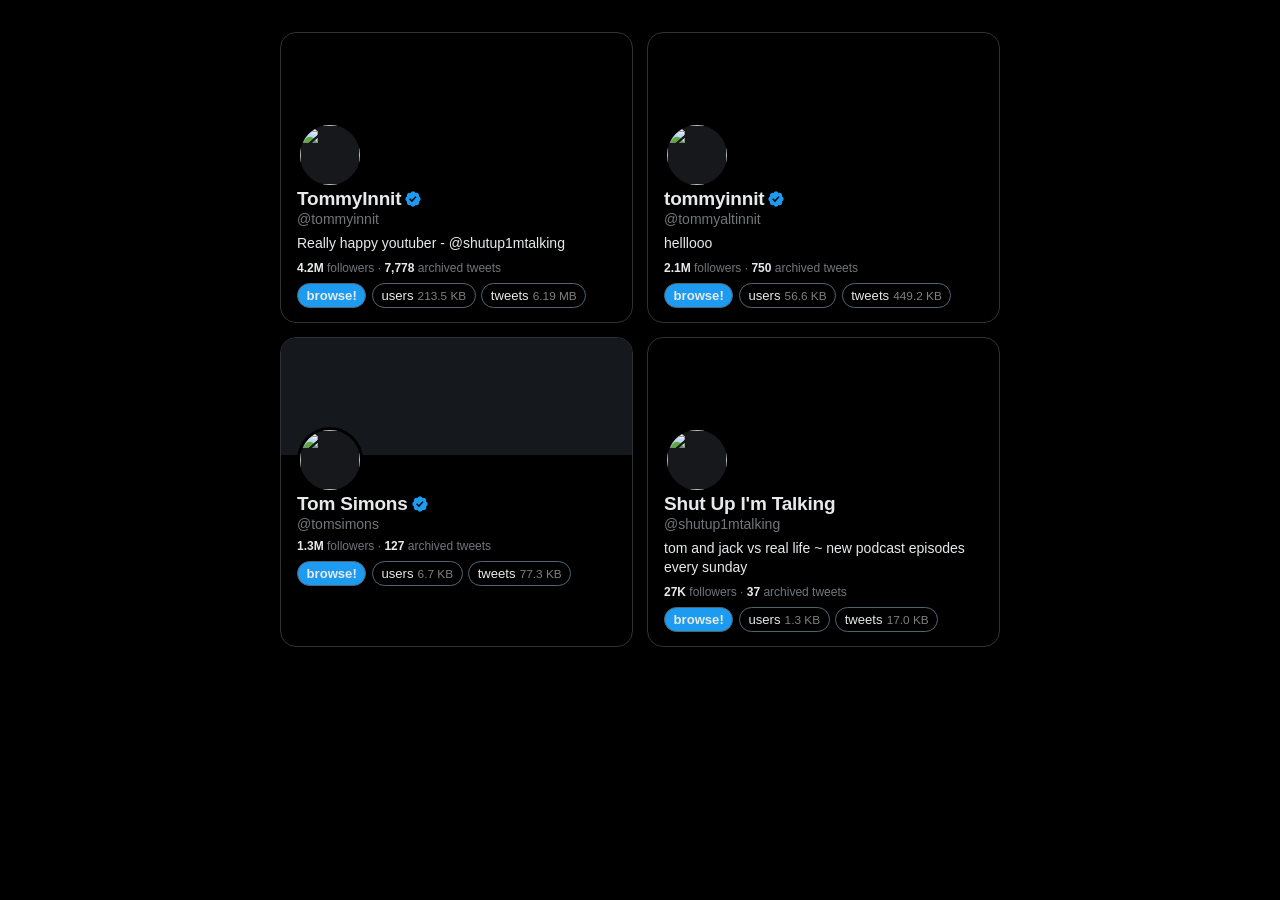
==== misc/twitter/british/index.html @ ca55ff4c "+tommyinnit archive, NO MEDIA YET" ====
<!DOCTYPE html>
<html lang="en">
<head>
    <title>tommyinnit archive</title>
    <link rel="icon" type="image/png" href="https://abs.twimg.com/favicons/twitter.ico">

    <meta charset="utf-8">
    <meta name="viewport" content="width=device-width, initial-scale=1">
    <meta name="googlebot" content="index,follow">
    <meta name="google" content="notranslate">
    <meta name="referrer" content="no-referrer">

    <style>
        @font-face {font-family: "Chirp"; src: url("../../assets/fonts/chirp.woff2");      font-weight: 400}
        @font-face {font-family: "Chirp"; src: url("../../assets/fonts/chirpbold.woff2");  font-weight: 700}
        @font-face {font-family: "Chirp"; src: url("../../assets/fonts/chirpheavy.woff2"); font-weight: 900}

        :root {
            --bg: #000;
            --surface: #16181c;
            --border: #2f3336;
            --text: #e7e9ea;
            --muted: #71767b;
            --accent: #1d9bf0;
        }
        html, body {scrollbar-width: none}
        html::-webkit-scrollbar, body::-webkit-scrollbar {display: none}
        body {
            background: var(--bg); color: var(--text);
            font-family: "Chirp", -apple-system, "Segoe UI", "Helvetica Neue", sans-serif;
            margin: 0; padding: 32px 24px;
            min-height: 100vh; box-sizing: border-box;
            text-rendering: optimizeLegibility;
        }
        h1, h2, h3, p {margin: 0}
        a {color: var(--text); text-decoration: none}
        img.emoji {height: 1.05em; width: 1.05em; margin: 0 0.05em; vertical-align: -0.18em}

        /*//////////////////////////////////////////////////////////////////////*/

        .wrap {max-width: 720px; margin: 0 auto}
        h1 {font-size: 1.4em; margin-bottom: 0.2em; letter-spacing: -0.2px}
        .blurb {color: var(--muted); font-size: 14px; margin-bottom: 1.4em; line-height: 1.45}

        .grid {
            display: grid;
            grid-template-columns: repeat(2, 1fr);
            gap: 14px;
        }
        @media (max-width: 620px) {
            .grid {grid-template-columns: 1fr}
            .wrap {max-width: 420px}
        }

        /*//////////////////////////////////////////////////////////////////////*/

        .card {
            background: var(--bg);
            border: 1px solid var(--border);
            border-radius: 16px; overflow: hidden;
            display: flex; flex-direction: column;
        }
        .banner {display: block; width: 100%; aspect-ratio: 3 / 1; object-fit: cover; background: #15181c}
        .bannerLink {display: block}
        .info {padding: 0 16px 14px; position: relative}
        .avatarwrap {
            position: absolute; top: -28px; left: 16px;
            width: 60px; height: 60px; border-radius: 50%;
            border: 3px solid var(--bg); background: var(--surface);
            overflow: hidden;
        }
        .avatarwrap img {width: 100%; height: 100%; object-fit: cover; display: block}
        .namewrap {padding-top: 38px}
        .name {
            font-weight: 800; font-size: 19px;
            letter-spacing: -0.2px; line-height: 1.2;
            display: inline-flex; align-items: center; gap: 3px;
        }
        .name a:hover {text-decoration: underline}
        .check {width: 18px; height: 18px}
        .handle {color: var(--muted); font-size: 14px}
        .desc {
            margin: 0.5em 0 0; font-size: 14px; line-height: 1.4;
            display: -webkit-box; -webkit-line-clamp: 2; line-clamp: 2;
            -webkit-box-orient: vertical; overflow: hidden;
        }
        .stats {margin: 0.6em 0 0.7em; font-size: 12px; color: var(--muted)}
        .stats b {color: var(--text); font-weight: 700}

        .files {margin: 0; display: flex; flex-wrap: wrap; gap: 0.35em}
        .files a {
            display: inline-block;
            padding: 0.3em 0.65em; border-radius: 999px;
            border: 1px solid #536471;
            color: var(--text); font-size: 0.82em;
        }
        .files a:hover {background: rgba(239, 243, 244, 0.1)}
        .files a.primary {background: #1d9bf0; color: var(--text); font-weight: 600}
        .files a.primary:hover {background: #177cc0}
        .files a small {opacity: 0.55; margin-left: 0.35em; font-size: 0.9em}

        .status {color: var(--muted); font-size: 14px}
    </style>
</head>
<body>

    <div class="wrap">

        <div class="grid"></div>
        <div class="status">loading...</div>

    </div>

<script src="https://unpkg.com/twemoji@14.0.2/dist/twemoji.min.js" crossorigin="anonymous"></script>
<script>
"use strict";

const check = '<svg class="check" viewBox="0 0 22 22"><path fill="#1d9bf0" d="M20.4 11a4 4 0 0 0-2-3 4 4 0 0 0-.8-3.6 4 4 0 0 0-3.5-.8 4 4 0 0 0-3.1-2 4 4 0 0 0-3 2 4 4 0 0 0-3.6.8 4 4 0 0 0-.8 3.5 4 4 0 0 0-2 3.1 4 4 0 0 0 2 3 4 4 0 0 0 .8 3.6 4 4 0 0 0 3.5.8 4 4 0 0 0 3.1 2 4 4 0 0 0 3-2 3.3 3.3 0 0 0 4.4-4.3 4 4 0 0 0 2-3.1M9.7 14.9l-3.5-3.5 1.3-1.3 2.1 2L14 7.5l1.3 1.2z"/></svg>';

function esc(s) {
    return String(s == null ? "" : s).replace(/[&<>"']/g, c =>
        ({"&":"&amp;","<":"&lt;",">":"&gt;",'"':"&quot;","'":"&#39;"})[c]);
}
function shortnum(n) {
    n = +n || 0;
    if (n < 1000) return String(n);
    if (n < 1e6) return (n/1000).toFixed(n < 1e4 ? 1 : 0).replace(".0","") + "K";
    return (n/1e6).toFixed(1).replace(".0","") + "M";
}

function card(p) {
    const link = "view.html?profile=" + encodeURIComponent(p.folder);
    const banner = p.banner
        ? '<img class="banner" src="' + esc(p.banner) + '" loading="lazy" referrerpolicy="no-referrer" onerror="this.style.visibility=\'hidden\'">'
        : '<div class="banner"></div>';
    const avatar = p.avatar
        ? '<img src="' + esc(p.avatar) + '" loading="lazy" referrerpolicy="no-referrer">'
        : "";
    const desc = p.bio ? '<p class="desc">' + esc(p.bio) + '</p>' : "";
    return '' +
        '<section class="card">' +
        '<a class="bannerLink" href="' + link + '">' + banner + '</a>' +
        '<div class="info">' +
        '<div class="avatarwrap">' + avatar + '</div>' +
        '<div class="namewrap">' +
        '<h2 class="name"><a href="' + link + '">' + esc(p.name) + '</a>' + (p.verified ? check : "") + '</h2>' +
        '<div class="handle">@' + esc(p.handle) + '</div>' +
        '</div>' +
        desc +
        '<p class="stats"><b>' + shortnum(p.followers) + '</b> followers &middot; <b>' +
            (p.archived_tweets || 0).toLocaleString("en-US") + '</b> archived tweets</p>' +
        '<p class="files">' +
        '<a class="primary" href="' + link + '">browse!</a>' +
        '<a href="' + encodeURIComponent(p.folder) + '/users.json" download>users<small>' + esc(p.users_size || "") + '</small></a>' +
        '<a href="' + encodeURIComponent(p.folder) + '/tweets.json" download>tweets<small>' + esc(p.tweets_size || "") + '</small></a>' +
        '</p>' +
        '</div>' +
        '</section>';
}

(async () => {
    const grid = document.querySelector(".grid");
    const status = document.querySelector(".status");
    try {
        const r = await fetch("profiles.json");
        if (!r.ok) throw new Error("profiles.json HTTP " + r.status);
        const data = await r.json();
        const list = data.profiles || [];
        grid.innerHTML = list.map(card).join("");
        status.remove();
        if (window.twemoji) twemoji.parse(grid, {
            base: "https://cdn.jsdelivr.net/gh/twitter/twemoji@14.0.2/assets/",
            folder: "svg", ext: ".svg",
        });
    } catch (e) {
        status.className = "status";
        status.textContent = "failed to load: " + e.message;
    }
})();
</script>

</body>
</html>
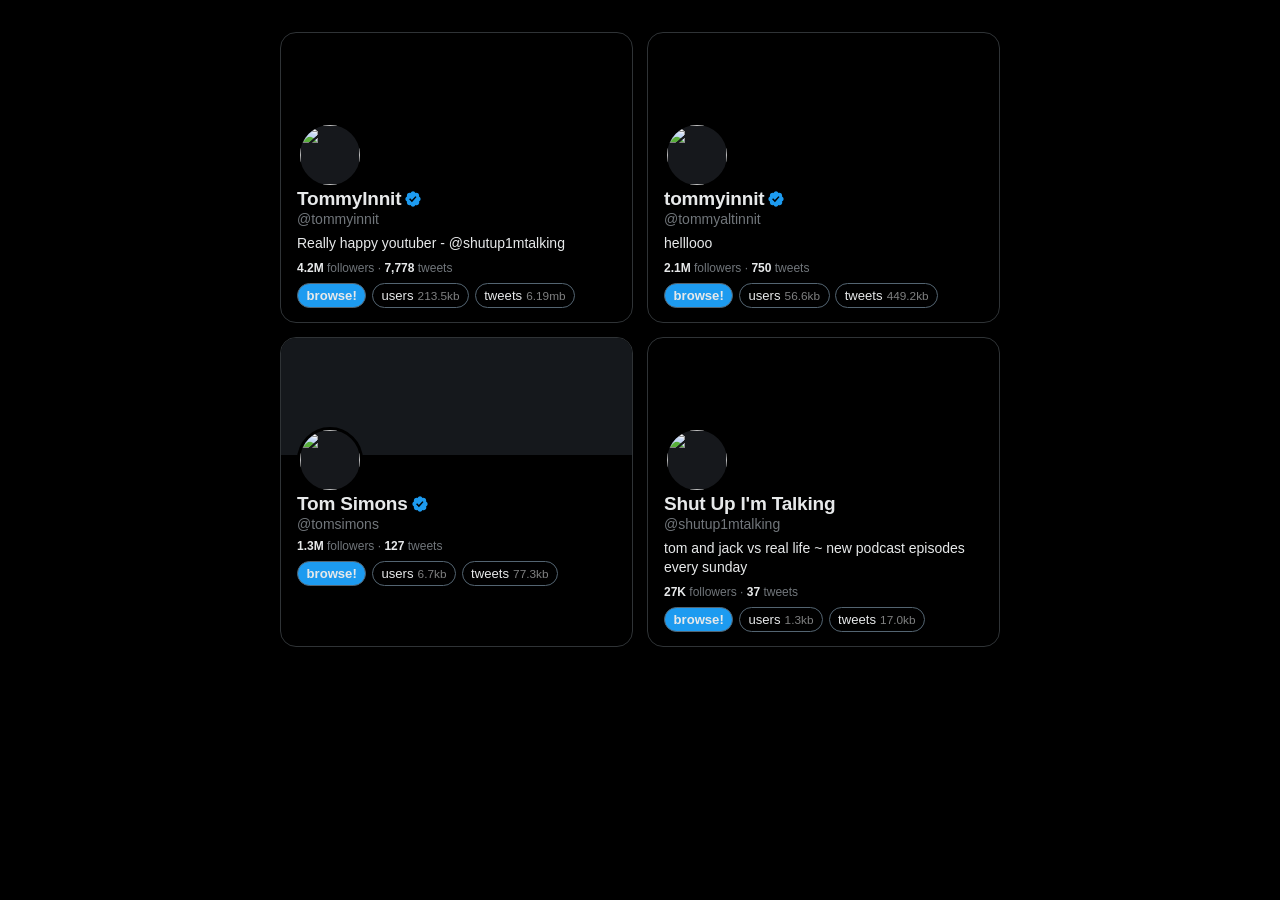
==== commit cbdcd32f: "make it static" ====
--- a/misc/twitter/british/index.html
+++ b/misc/twitter/british/index.html
@@ -61,7 +61,7 @@
             display: flex; flex-direction: column;
         }
         .banner {display: block; width: 100%; aspect-ratio: 3 / 1; object-fit: cover; background: #15181c}
-        .bannerLink {display: block}
+        .bannerlink {display: block}
         .info {padding: 0 16px 14px; position: relative}
         .avatarwrap {
             position: absolute; top: -28px; left: 16px;
@@ -98,86 +98,83 @@
         .files a.primary {background: #1d9bf0; color: var(--text); font-weight: 600}
         .files a.primary:hover {background: #177cc0}
         .files a small {opacity: 0.55; margin-left: 0.35em; font-size: 0.9em}
-
-        .status {color: var(--muted); font-size: 14px}
     </style>
 </head>
 <body>
 
     <div class="wrap">
 
-        <div class="grid"></div>
-        <div class="status">loading...</div>
+        <div class="grid">
+      <section class="card">
+        <a class="bannerlink" href="view?profile=tommyinnit"><img class="banner" src="https://github.com/sogful/archive/releases/download/media-tommyinnit-banners/1032978119370723329.jpg" loading="lazy" referrerpolicy="no-referrer" onerror="this.style.visibility='hidden'"></a>
+        <div class="info">
+          <div class="avatarwrap"><img src="https://github.com/sogful/archive/releases/download/media-tommyinnit-avatars/1032978119370723329.jpg" loading="lazy" referrerpolicy="no-referrer"></div>
+          <div class="namewrap">
+            <h2 class="name"><a href="view?profile=tommyinnit">TommyInnit</a><svg class="check" viewBox="0 0 22 22"><path fill="#1d9bf0" d="M20.4 11a4 4 0 0 0-2-3 4 4 0 0 0-.8-3.6 4 4 0 0 0-3.5-.8 4 4 0 0 0-3.1-2 4 4 0 0 0-3 2 4 4 0 0 0-3.6.8 4 4 0 0 0-.8 3.5 4 4 0 0 0-2 3.1 4 4 0 0 0 2 3 4 4 0 0 0 .8 3.6 4 4 0 0 0 3.5.8 4 4 0 0 0 3.1 2 4 4 0 0 0 3-2 3.3 3.3 0 0 0 4.4-4.3 4 4 0 0 0 2-3.1M9.7 14.9l-3.5-3.5 1.3-1.3 2.1 2L14 7.5l1.3 1.2z"/></svg></h2>
+            <div class="handle">@tommyinnit</div>
+          </div>
+          <p class="desc">Really happy youtuber - @shutup1mtalking</p>
+          <p class="stats"><b>4.2M</b> followers &middot; <b>7,778</b> tweets</p>
+          <p class="files">
+            <a class="primary" href="view?profile=tommyinnit">browse!</a>
+            <a href="tommyinnit/users.json" download>users<small>213.5kb</small></a>
+            <a href="tommyinnit/tweets.json" download>tweets<small>6.19mb</small></a>
+          </p>
+        </div>
+      </section>
+      <section class="card">
+        <a class="bannerlink" href="view?profile=tommyaltinnit"><img class="banner" src="https://github.com/sogful/archive/releases/download/media-tommyaltinnit-banners/1373748437309653004.jpg" loading="lazy" referrerpolicy="no-referrer" onerror="this.style.visibility='hidden'"></a>
+        <div class="info">
+          <div class="avatarwrap"><img src="https://github.com/sogful/archive/releases/download/media-tommyaltinnit-avatars/1373748437309653004.jpg" loading="lazy" referrerpolicy="no-referrer"></div>
+          <div class="namewrap">
+            <h2 class="name"><a href="view?profile=tommyaltinnit">tommyinnit</a><svg class="check" viewBox="0 0 22 22"><path fill="#1d9bf0" d="M20.4 11a4 4 0 0 0-2-3 4 4 0 0 0-.8-3.6 4 4 0 0 0-3.5-.8 4 4 0 0 0-3.1-2 4 4 0 0 0-3 2 4 4 0 0 0-3.6.8 4 4 0 0 0-.8 3.5 4 4 0 0 0-2 3.1 4 4 0 0 0 2 3 4 4 0 0 0 .8 3.6 4 4 0 0 0 3.5.8 4 4 0 0 0 3.1 2 4 4 0 0 0 3-2 3.3 3.3 0 0 0 4.4-4.3 4 4 0 0 0 2-3.1M9.7 14.9l-3.5-3.5 1.3-1.3 2.1 2L14 7.5l1.3 1.2z"/></svg></h2>
+            <div class="handle">@tommyaltinnit</div>
+          </div>
+          <p class="desc">helllooo</p>
+          <p class="stats"><b>2.1M</b> followers &middot; <b>750</b> tweets</p>
+          <p class="files">
+            <a class="primary" href="view?profile=tommyaltinnit">browse!</a>
+            <a href="tommyaltinnit/users.json" download>users<small>56.6kb</small></a>
+            <a href="tommyaltinnit/tweets.json" download>tweets<small>449.2kb</small></a>
+          </p>
+        </div>
+      </section>
+      <section class="card">
+        <a class="bannerlink" href="view?profile=tomsimons"><div class="banner"></div></a>
+        <div class="info">
+          <div class="avatarwrap"><img src="https://github.com/sogful/archive/releases/download/media-tomsimons-avatars/1379779219065028612.jpg" loading="lazy" referrerpolicy="no-referrer"></div>
+          <div class="namewrap">
+            <h2 class="name"><a href="view?profile=tomsimons">Tom Simons</a><svg class="check" viewBox="0 0 22 22"><path fill="#1d9bf0" d="M20.4 11a4 4 0 0 0-2-3 4 4 0 0 0-.8-3.6 4 4 0 0 0-3.5-.8 4 4 0 0 0-3.1-2 4 4 0 0 0-3 2 4 4 0 0 0-3.6.8 4 4 0 0 0-.8 3.5 4 4 0 0 0-2 3.1 4 4 0 0 0 2 3 4 4 0 0 0 .8 3.6 4 4 0 0 0 3.5.8 4 4 0 0 0 3.1 2 4 4 0 0 0 3-2 3.3 3.3 0 0 0 4.4-4.3 4 4 0 0 0 2-3.1M9.7 14.9l-3.5-3.5 1.3-1.3 2.1 2L14 7.5l1.3 1.2z"/></svg></h2>
+            <div class="handle">@tomsimons</div>
+          </div>
+          <p class="stats"><b>1.3M</b> followers &middot; <b>127</b> tweets</p>
+          <p class="files">
+            <a class="primary" href="view?profile=tomsimons">browse!</a>
+            <a href="tomsimons/users.json" download>users<small>6.7kb</small></a>
+            <a href="tomsimons/tweets.json" download>tweets<small>77.3kb</small></a>
+          </p>
+        </div>
+      </section>
+      <section class="card">
+        <a class="bannerlink" href="view?profile=shutup1mtalking"><img class="banner" src="https://github.com/sogful/archive/releases/download/media-shutup1mtalking-banners/1825493327174639616.jpg" loading="lazy" referrerpolicy="no-referrer" onerror="this.style.visibility='hidden'"></a>
+        <div class="info">
+          <div class="avatarwrap"><img src="https://github.com/sogful/archive/releases/download/media-shutup1mtalking-avatars/1825493327174639616.jpg" loading="lazy" referrerpolicy="no-referrer"></div>
+          <div class="namewrap">
+            <h2 class="name"><a href="view?profile=shutup1mtalking">Shut Up I&#39;m Talking</a></h2>
+            <div class="handle">@shutup1mtalking</div>
+          </div>
+          <p class="desc">tom and jack vs real life ~ new podcast episodes every sunday</p>
+          <p class="stats"><b>27K</b> followers &middot; <b>37</b> tweets</p>
+          <p class="files">
+            <a class="primary" href="view?profile=shutup1mtalking">browse!</a>
+            <a href="shutup1mtalking/users.json" download>users<small>1.3kb</small></a>
+            <a href="shutup1mtalking/tweets.json" download>tweets<small>17.0kb</small></a>
+          </p>
+        </div>
+      </section>
+        </div>
 
     </div>
 
-<script src="https://unpkg.com/twemoji@14.0.2/dist/twemoji.min.js" crossorigin="anonymous"></script>
-<script>
-"use strict";
-
-const check = '<svg class="check" viewBox="0 0 22 22"><path fill="#1d9bf0" d="M20.4 11a4 4 0 0 0-2-3 4 4 0 0 0-.8-3.6 4 4 0 0 0-3.5-.8 4 4 0 0 0-3.1-2 4 4 0 0 0-3 2 4 4 0 0 0-3.6.8 4 4 0 0 0-.8 3.5 4 4 0 0 0-2 3.1 4 4 0 0 0 2 3 4 4 0 0 0 .8 3.6 4 4 0 0 0 3.5.8 4 4 0 0 0 3.1 2 4 4 0 0 0 3-2 3.3 3.3 0 0 0 4.4-4.3 4 4 0 0 0 2-3.1M9.7 14.9l-3.5-3.5 1.3-1.3 2.1 2L14 7.5l1.3 1.2z"/></svg>';
-
-function esc(s) {
-    return String(s == null ? "" : s).replace(/[&<>"']/g, c =>
-        ({"&":"&amp;","<":"&lt;",">":"&gt;",'"':"&quot;","'":"&#39;"})[c]);
-}
-function shortnum(n) {
-    n = +n || 0;
-    if (n < 1000) return String(n);
-    if (n < 1e6) return (n/1000).toFixed(n < 1e4 ? 1 : 0).replace(".0","") + "K";
-    return (n/1e6).toFixed(1).replace(".0","") + "M";
-}
-
-function card(p) {
-    const link = "view.html?profile=" + encodeURIComponent(p.folder);
-    const banner = p.banner
-        ? '<img class="banner" src="' + esc(p.banner) + '" loading="lazy" referrerpolicy="no-referrer" onerror="this.style.visibility=\'hidden\'">'
-        : '<div class="banner"></div>';
-    const avatar = p.avatar
-        ? '<img src="' + esc(p.avatar) + '" loading="lazy" referrerpolicy="no-referrer">'
-        : "";
-    const desc = p.bio ? '<p class="desc">' + esc(p.bio) + '</p>' : "";
-    return '' +
-        '<section class="card">' +
-        '<a class="bannerLink" href="' + link + '">' + banner + '</a>' +
-        '<div class="info">' +
-        '<div class="avatarwrap">' + avatar + '</div>' +
-        '<div class="namewrap">' +
-        '<h2 class="name"><a href="' + link + '">' + esc(p.name) + '</a>' + (p.verified ? check : "") + '</h2>' +
-        '<div class="handle">@' + esc(p.handle) + '</div>' +
-        '</div>' +
-        desc +
-        '<p class="stats"><b>' + shortnum(p.followers) + '</b> followers &middot; <b>' +
-            (p.archived_tweets || 0).toLocaleString("en-US") + '</b> archived tweets</p>' +
-        '<p class="files">' +
-        '<a class="primary" href="' + link + '">browse!</a>' +
-        '<a href="' + encodeURIComponent(p.folder) + '/users.json" download>users<small>' + esc(p.users_size || "") + '</small></a>' +
-        '<a href="' + encodeURIComponent(p.folder) + '/tweets.json" download>tweets<small>' + esc(p.tweets_size || "") + '</small></a>' +
-        '</p>' +
-        '</div>' +
-        '</section>';
-}
-
-(async () => {
-    const grid = document.querySelector(".grid");
-    const status = document.querySelector(".status");
-    try {
-        const r = await fetch("profiles.json");
-        if (!r.ok) throw new Error("profiles.json HTTP " + r.status);
-        const data = await r.json();
-        const list = data.profiles || [];
-        grid.innerHTML = list.map(card).join("");
-        status.remove();
-        if (window.twemoji) twemoji.parse(grid, {
-            base: "https://cdn.jsdelivr.net/gh/twitter/twemoji@14.0.2/assets/",
-            folder: "svg", ext: ".svg",
-        });
-    } catch (e) {
-        status.className = "status";
-        status.textContent = "failed to load: " + e.message;
-    }
-})();
-</script>
-
 </body>
 </html>
